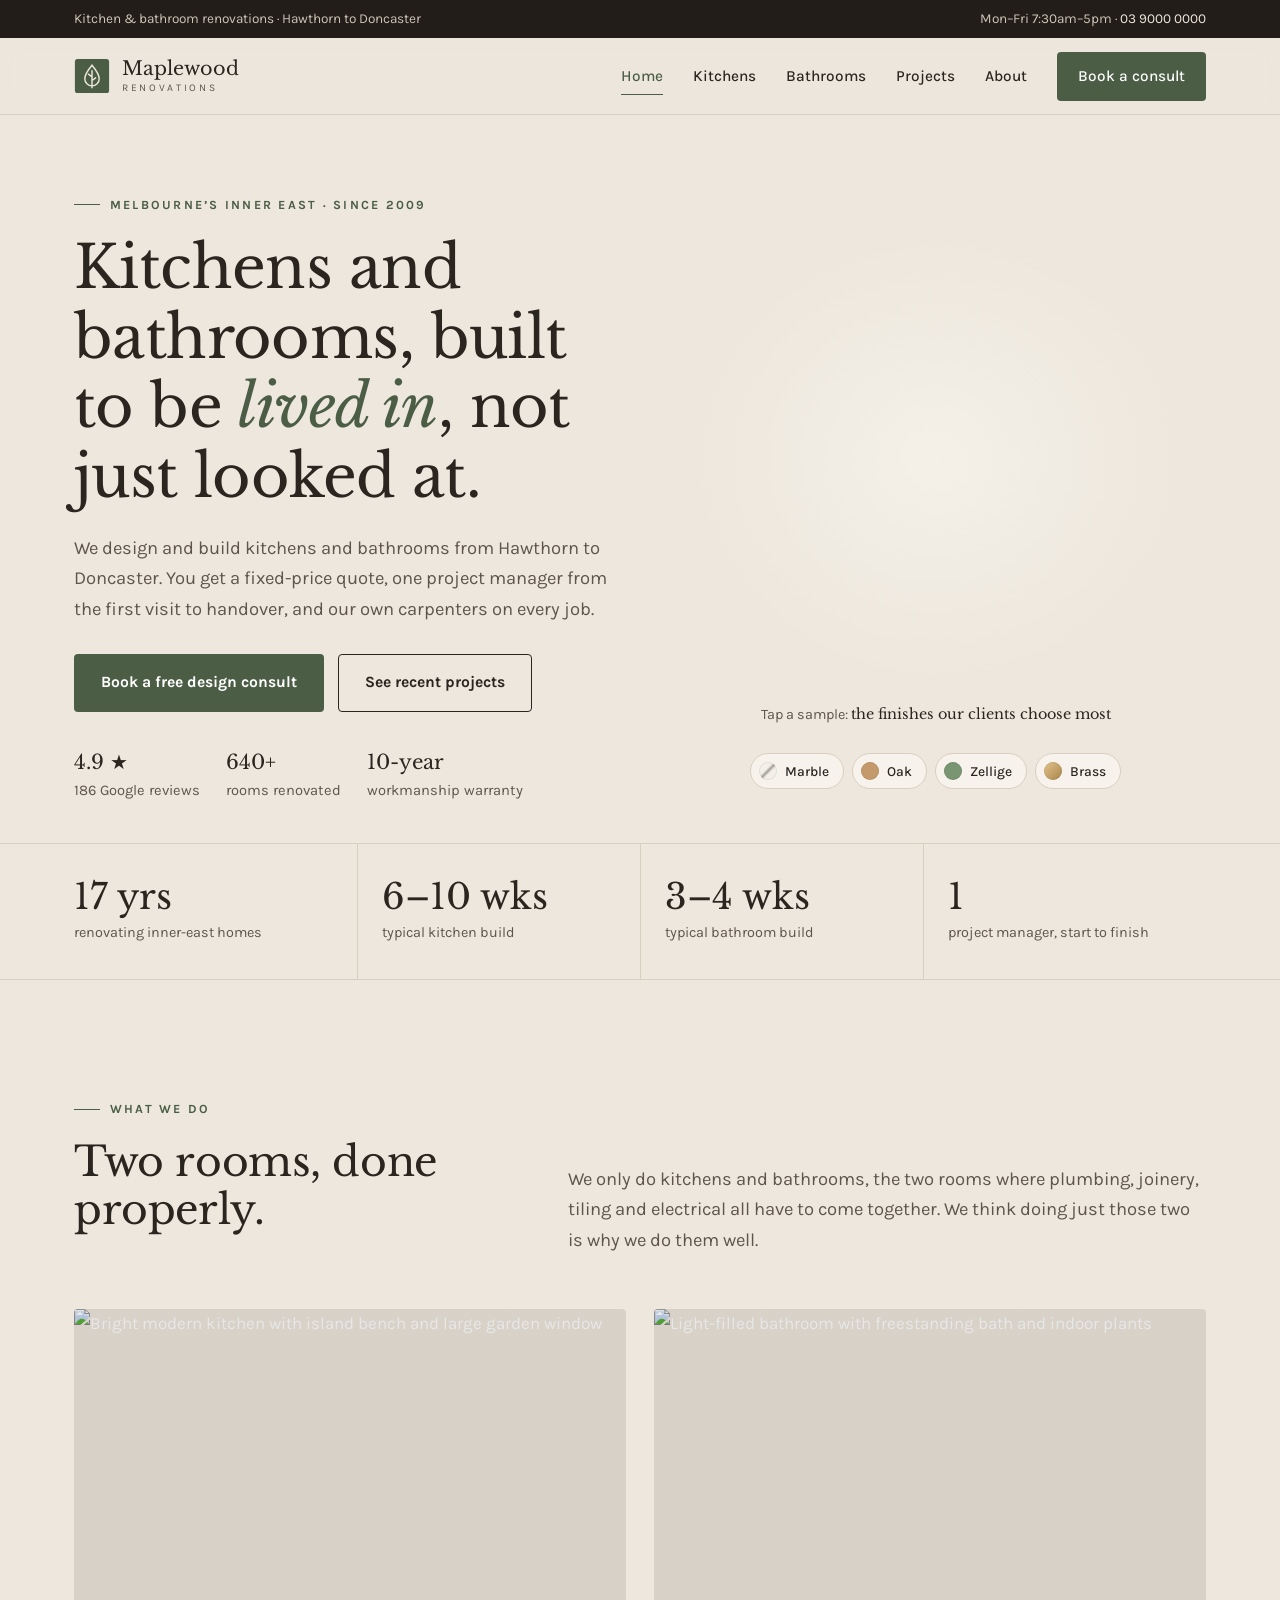
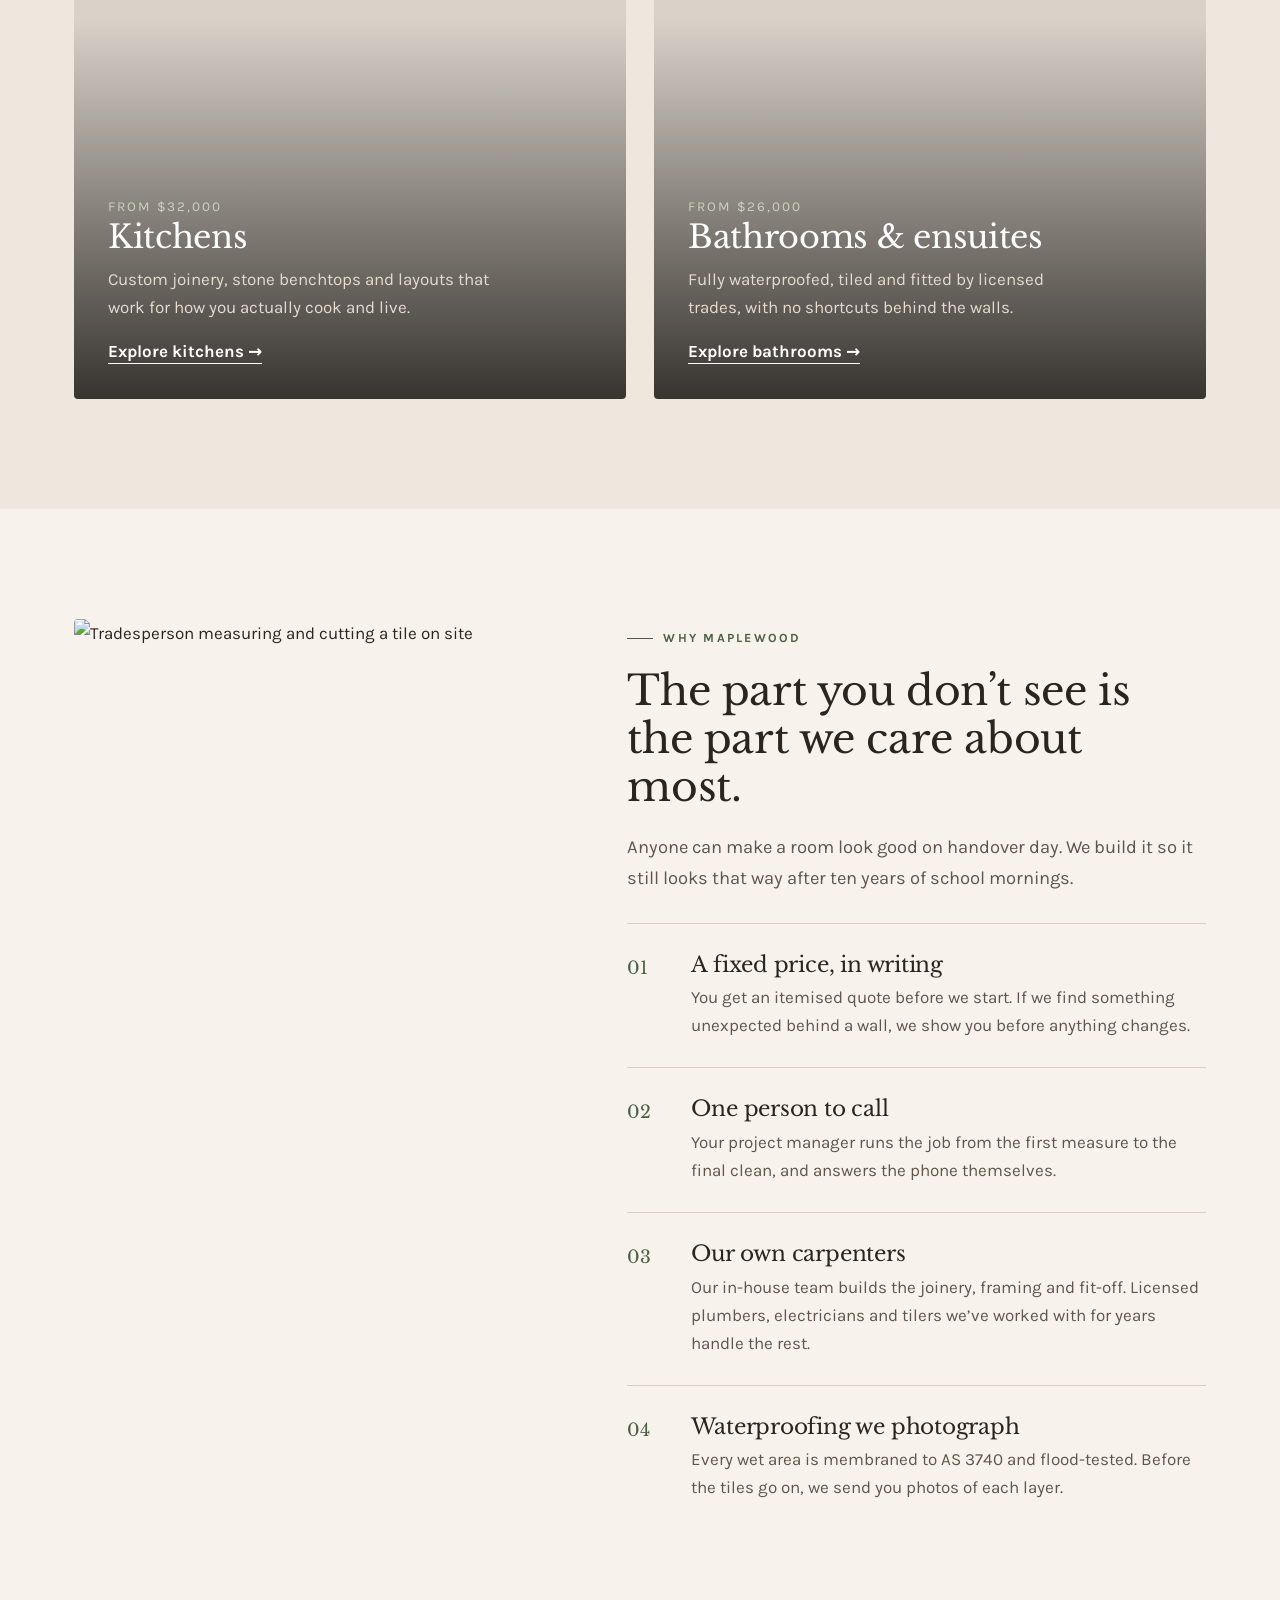
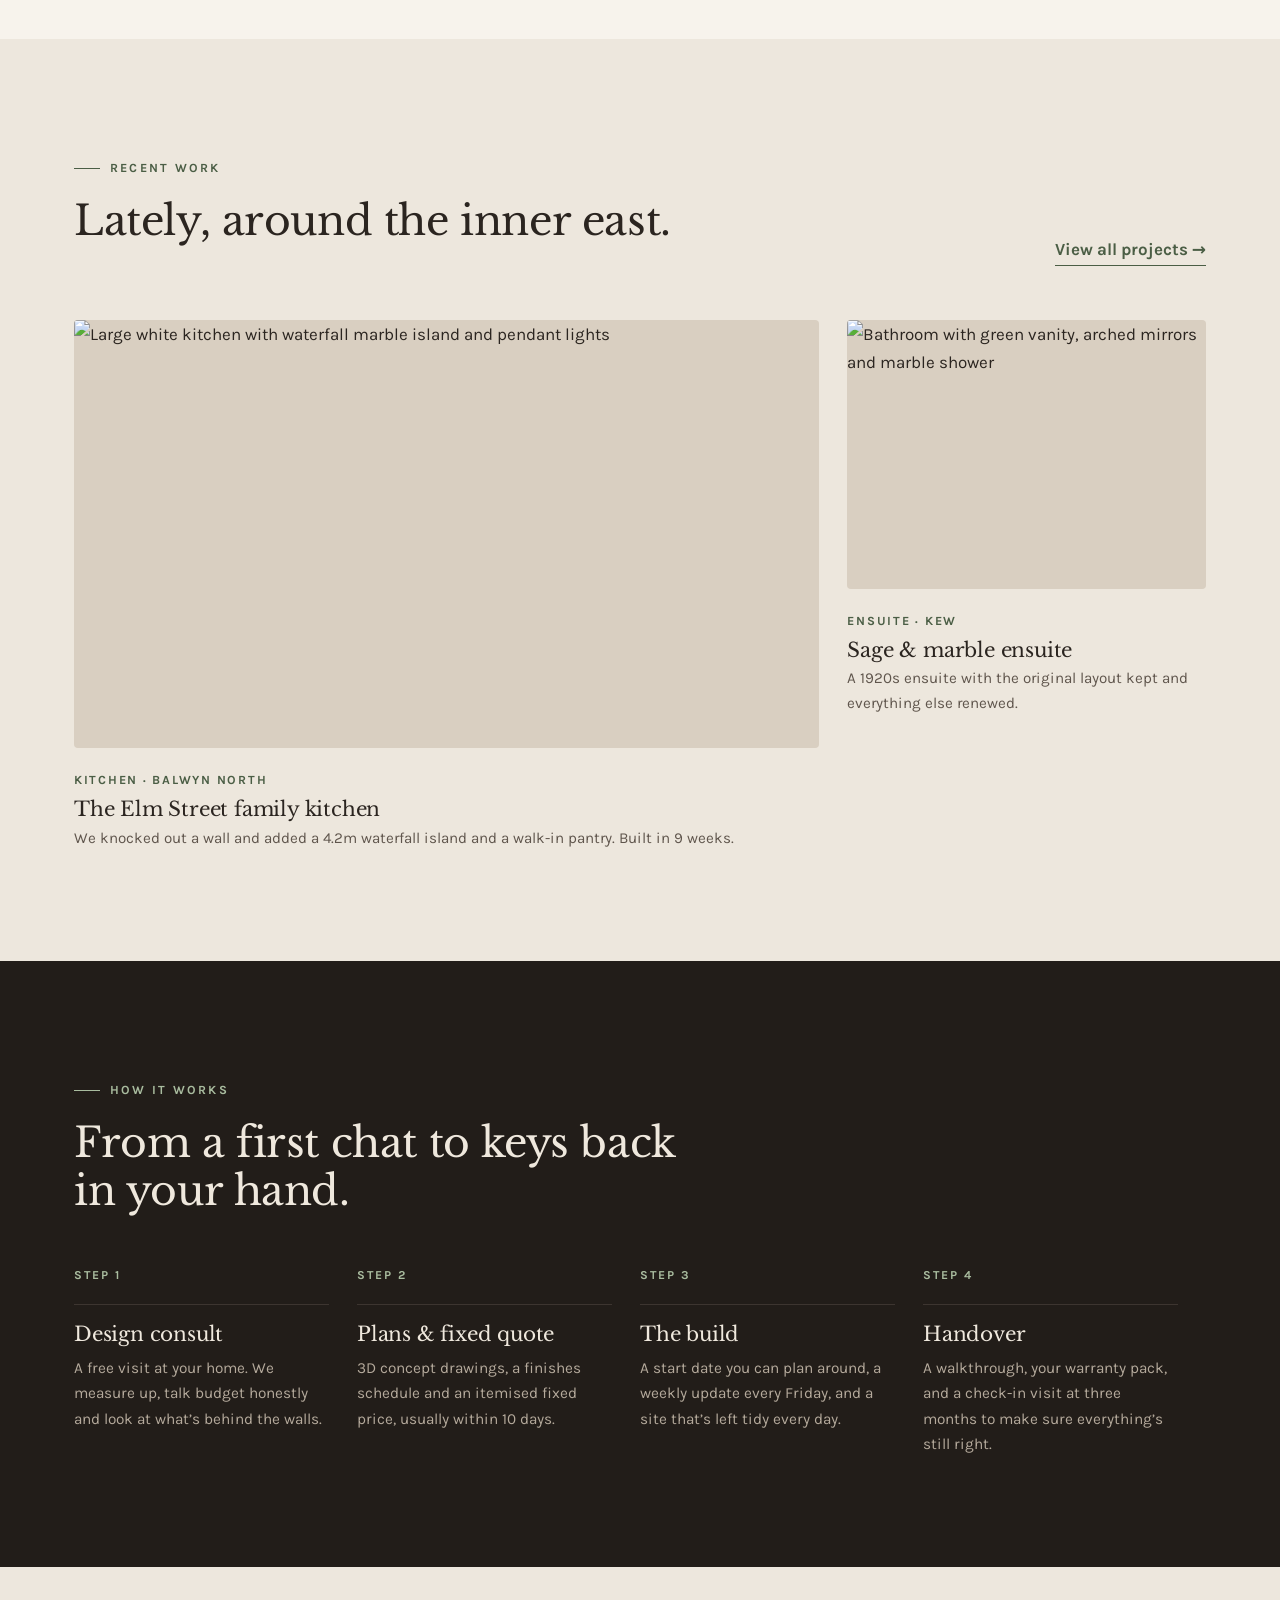
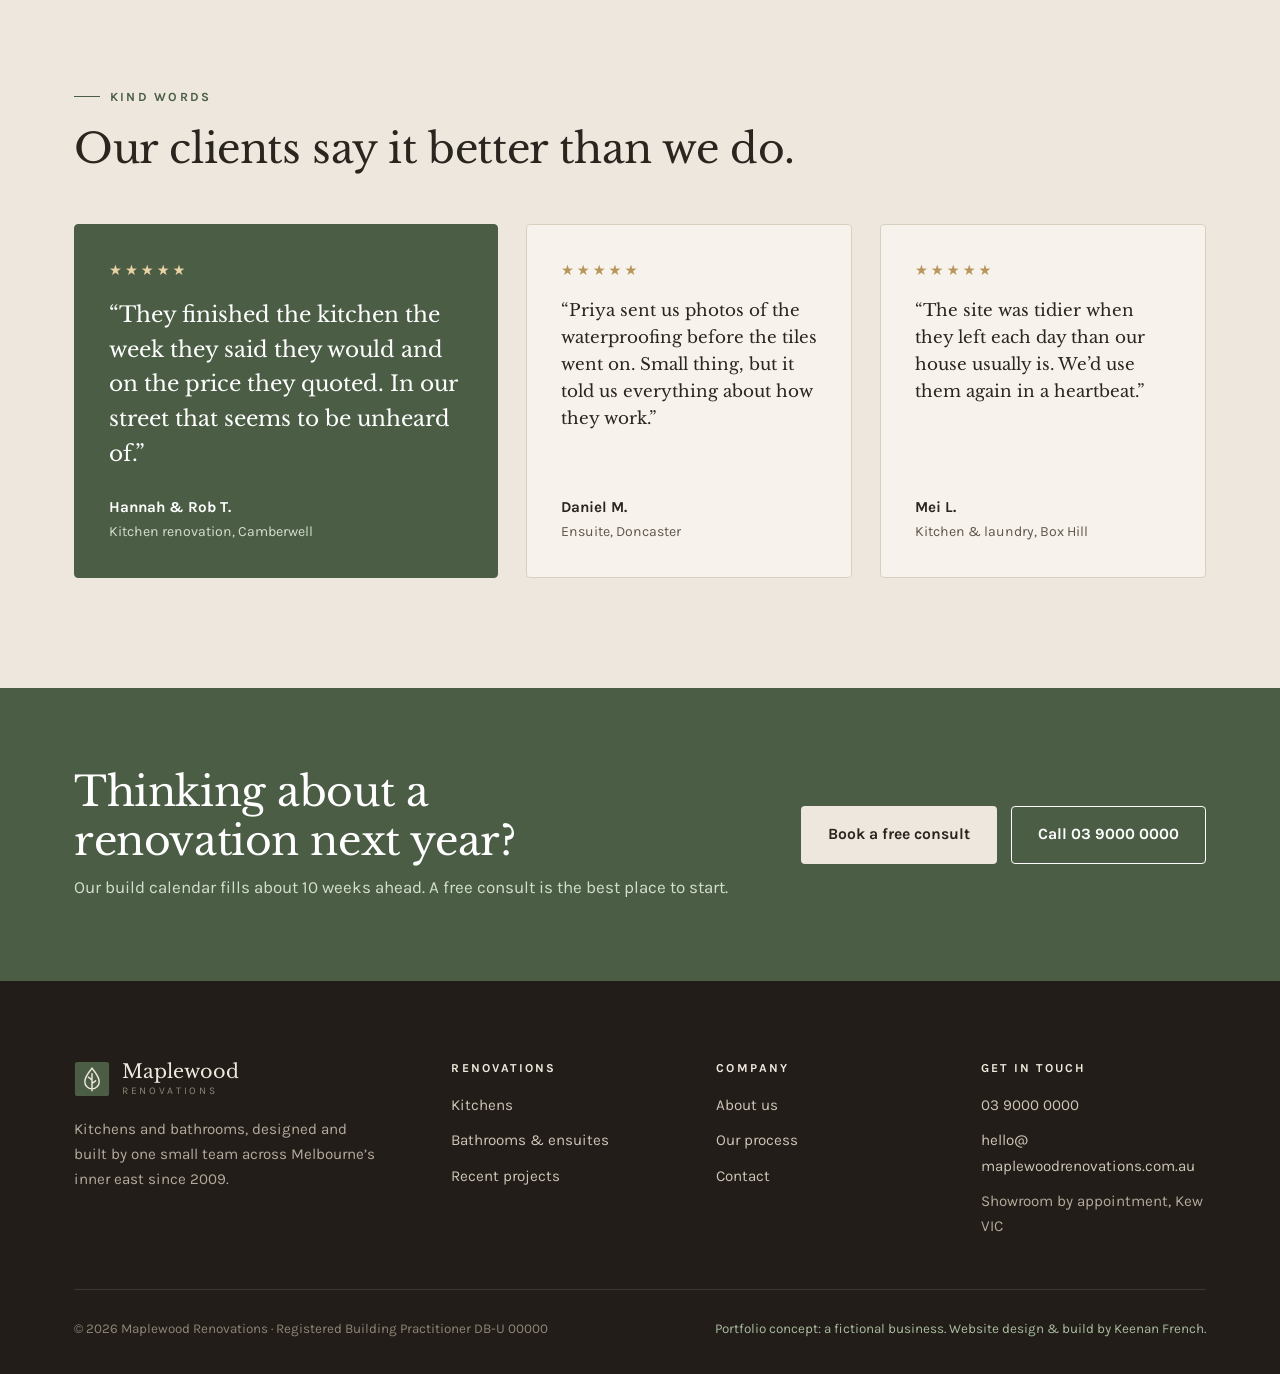
==== index.html @ 40623e30 "Maplewood Renovations portfolio site: 6 pages + Three.js material-board hero Co-Authored-By: Claude " ====
<!doctype html>
<html lang="en-AU">
<head>
<meta charset="utf-8">
<meta name="viewport" content="width=device-width, initial-scale=1">
<title>Kitchen & Bathroom Renovations Melbourne | Maplewood Renovations</title>
<meta name="description" content="Kitchen and bathroom renovations across Melbourne’s inner east, from Hawthorn to Doncaster. Fixed-price quotes, one project manager, 10-year workmanship warranty.">
<link rel="canonical" href="https://keenanfrench.github.io/maplewood-renovations-site/">
<meta property="og:type" content="website">
<meta property="og:title" content="Kitchen & Bathroom Renovations Melbourne | Maplewood Renovations">
<meta property="og:description" content="Kitchen and bathroom renovations across Melbourne’s inner east, from Hawthorn to Doncaster. Fixed-price quotes, one project manager, 10-year workmanship warranty.">
<meta property="og:image" content="https://images.unsplash.com/photo-1682888818696-906287d759f5?auto=format&fit=crop&w=1200&h=630&q=75">
<meta name="theme-color" content="#4B5E45">
<link rel="icon" href="data:image/svg+xml,%3Csvg%20xmlns%3D%22http%3A%2F%2Fwww.w3.org%2F2000%2Fsvg%22%20viewBox%3D%220%200%2040%2040%22%20aria-hidden%3D%22true%22%3E%0A%20%20%3Crect%20x%3D%221%22%20y%3D%221%22%20width%3D%2238%22%20height%3D%2238%22%20rx%3D%223%22%20fill%3D%22%234B5E45%22%2F%3E%0A%20%20%3Cpath%20d%3D%22M20%208c-5%206-8%2010-8%2015a8%208%200%200%200%2016%200c0-5-3-9-8-15z%22%20fill%3D%22none%22%20stroke%3D%22%23EDE7DD%22%20stroke-width%3D%221.6%22%2F%3E%0A%20%20%3Cpath%20d%3D%22M20%2014v19M20%2021l-4-3M20%2025l4-3%22%20stroke%3D%22%23EDE7DD%22%20stroke-width%3D%221.6%22%20fill%3D%22none%22%20stroke-linecap%3D%22round%22%2F%3E%0A%3C%2Fsvg%3E">
<link rel="preconnect" href="https://fonts.googleapis.com">
<link rel="preconnect" href="https://fonts.gstatic.com" crossorigin>
<link rel="preconnect" href="https://images.unsplash.com">
<link href="https://fonts.googleapis.com/css2?family=Karla:wght@400;500;700&family=Libre+Baskerville:ital@0;1&display=swap" rel="stylesheet">
<link rel="stylesheet" href="assets/styles.css">
<script type="application/ld+json">{"@context":"https://schema.org","@type":"HomeAndConstructionBusiness","name":"Maplewood Renovations","url":"https://keenanfrench.github.io/maplewood-renovations-site/","telephone":"03 9000 0000","email":"hello@maplewoodrenovations.com.au","priceRange":"$$$","areaServed":["Hawthorn","Kew","Camberwell","Balwyn","Balwyn North","Box Hill","Doncaster","Templestowe","Surrey Hills","Canterbury","Mont Albert"],"address":{"@type":"PostalAddress","addressLocality":"Kew","addressRegion":"VIC","addressCountry":"AU"},"openingHours":"Mo-Fr 07:30-17:00","aggregateRating":{"@type":"AggregateRating","ratingValue":"4.9","reviewCount":"186"}}</script>
<script type="importmap">{"imports":{"three":"https://cdn.jsdelivr.net/npm/three@0.160.0/build/three.module.js","three/addons/":"https://cdn.jsdelivr.net/npm/three@0.160.0/examples/jsm/"}}</script>
</head>
<body>
<div class="topbar">
  <div class="wrap">
    <span class="hide-xs">Kitchen &amp; bathroom renovations · Hawthorn to Doncaster</span>
    <span><span class="hide-sm">Mon–Fri 7:30am–5pm · </span><a href="tel:+61390000000">03 9000 0000</a></span>
  </div>
</div>
<header class="site-header">
  <div class="wrap">
    <a class="logo" href="index.html" aria-label="Maplewood Renovations home">
      <svg class="logo-mark" viewBox="0 0 40 40" aria-hidden="true">
  <rect x="1" y="1" width="38" height="38" rx="3" fill="#4B5E45"/>
  <path d="M20 8c-5 6-8 10-8 15a8 8 0 0 0 16 0c0-5-3-9-8-15z" fill="none" stroke="#EDE7DD" stroke-width="1.6"/>
  <path d="M20 14v19M20 21l-4-3M20 25l4-3" stroke="#EDE7DD" stroke-width="1.6" fill="none" stroke-linecap="round"/>
</svg>
      <span class="logo-text">Maplewood<small>Renovations</small></span>
    </a>
    <button class="menu-toggle" aria-label="Menu" aria-expanded="false" aria-controls="site-nav"><span></span><span></span><span></span></button>
    <nav class="nav" id="site-nav" aria-label="Main">
      <a href="index.html" aria-current="page">Home</a>
      <a href="kitchens.html">Kitchens</a>
      <a href="bathrooms.html">Bathrooms</a>
      <a href="projects.html">Projects</a>
      <a href="about.html">About</a>
      <a class="btn btn-primary" href="contact.html">Book a consult</a>
    </nav>
  </div>
</header>
<main>
<section class="hero-home">
  <div class="wrap">
    <div>
      <span class="eyebrow">Melbourne’s inner east · since 2009</span>
      <h1>Kitchens and bathrooms, built to be <em class="acc">lived in</em>, not just looked at.</h1>
      <p class="lede">We design and build kitchens and bathrooms from Hawthorn to Doncaster. You get a fixed-price quote, one project manager from the first visit to handover, and our own carpenters on every job.</p>
      <div class="hero-actions">
        <a class="btn btn-primary" href="contact.html">Book a free design consult</a>
        <a class="btn btn-ghost" href="projects.html">See recent projects</a>
      </div>
      <div class="hero-proof">
        <span><strong>4.9 ★</strong>186 Google reviews</span>
        <span><strong>640+</strong>rooms renovated</span>
        <span><strong>10-year</strong>workmanship warranty</span>
      </div>
    </div>
    <div>
      <div class="board" id="board">
        <div class="board-bg"></div>
        <img class="board-fallback" src="https://images.unsplash.com/photo-1682888818696-906287d759f5?auto=format&fit=crop&w=900&q=75" alt="Bathroom with sage green vanity, marble walls and brass tapware" width="900" height="900">
        <p class="board-caption" id="board-caption" aria-live="polite">Tap a sample: <b>the finishes our clients choose most</b></p>
      </div>
      <div class="swatches" role="group" aria-label="Finish samples">
        <button class="swatch" data-sample="marble" aria-pressed="false"><i style="background:linear-gradient(135deg,#f3f0ea 40%,#a59f97 50%,#f3f0ea 60%)"></i>Marble</button>
        <button class="swatch" data-sample="oak" aria-pressed="false"><i style="background:#c49a6c"></i>Oak</button>
        <button class="swatch" data-sample="tile" aria-pressed="false"><i style="background:#7a9572"></i>Zellige</button>
        <button class="swatch" data-sample="brass" aria-pressed="false"><i style="background:linear-gradient(135deg,#e2c48c,#a9844a)"></i>Brass</button>
      </div>
    </div>
  </div>
</section>

<section class="stats">
  <div class="wrap">
    <div class="stat"><b>17 yrs</b><span>renovating inner-east homes</span></div>
    <div class="stat"><b>6–10 wks</b><span>typical kitchen build</span></div>
    <div class="stat"><b>3–4 wks</b><span>typical bathroom build</span></div>
    <div class="stat"><b>1</b><span>project manager, start to finish</span></div>
  </div>
</section>

<section class="section">
  <div class="wrap">
    <div class="split-head reveal">
      <div>
        <span class="eyebrow">What we do</span>
        <h2>Two rooms, done properly.</h2>
      </div>
      <p class="lede">We only do kitchens and bathrooms, the two rooms where plumbing, joinery, tiling and electrical all have to come together. We think doing just those two is why we do them well.</p>
    </div>
    <div class="svc-pair">
      <a class="svc-card reveal" href="kitchens.html">
        <img src="https://images.unsplash.com/photo-1617228069096-4638a7ffc906?auto=format&fit=crop&w=1000&q=75" alt="Bright modern kitchen with island bench and large garden window" width="1000" height="1250" loading="lazy">
        <div class="svc-body">
          <span class="from">From $32,000</span>
          <h3>Kitchens</h3>
          <p>Custom joinery, stone benchtops and layouts that work for how you actually cook and live.</p>
          <span class="link-arrow" style="color:#fff">Explore kitchens →</span>
        </div>
      </a>
      <a class="svc-card reveal" href="bathrooms.html">
        <img src="https://images.unsplash.com/photo-1620626011761-996317b8d101?auto=format&fit=crop&w=1000&q=75" alt="Light-filled bathroom with freestanding bath and indoor plants" width="1000" height="1250" loading="lazy">
        <div class="svc-body">
          <span class="from">From $26,000</span>
          <h3>Bathrooms &amp; ensuites</h3>
          <p>Fully waterproofed, tiled and fitted by licensed trades, with no shortcuts behind the walls.</p>
          <span class="link-arrow" style="color:#fff">Explore bathrooms →</span>
        </div>
      </a>
    </div>
  </div>
</section>

<section class="section paper">
  <div class="wrap why">
    <div class="why-img reveal">
      <img src="https://images.unsplash.com/photo-1731168273756-e02cae42265b?auto=format&fit=crop&w=900&q=75" alt="Tradesperson measuring and cutting a tile on site" width="900" height="1125" loading="lazy">
    </div>
    <div>
      <span class="eyebrow">Why Maplewood</span>
      <h2 class="reveal">The part you don’t see is the part we care about most.</h2>
      <p class="lede reveal">Anyone can make a room look good on handover day. We build it so it still looks that way after ten years of school mornings.</p>
      <ol class="numbered">
        <li class="reveal"><div><h3>A fixed price, in writing</h3><p>You get an itemised quote before we start. If we find something unexpected behind a wall, we show you before anything changes.</p></div></li>
        <li class="reveal"><div><h3>One person to call</h3><p>Your project manager runs the job from the first measure to the final clean, and answers the phone themselves.</p></div></li>
        <li class="reveal"><div><h3>Our own carpenters</h3><p>Our in-house team builds the joinery, framing and fit-off. Licensed plumbers, electricians and tilers we’ve worked with for years handle the rest.</p></div></li>
        <li class="reveal"><div><h3>Waterproofing we photograph</h3><p>Every wet area is membraned to AS 3740 and flood-tested. Before the tiles go on, we send you photos of each layer.</p></div></li>
      </ol>
    </div>
  </div>
</section>

<section class="section">
  <div class="wrap">
    <div class="split-head reveal">
      <div>
        <span class="eyebrow">Recent work</span>
        <h2>Lately, around the inner east.</h2>
      </div>
      <a class="link-arrow" href="projects.html">View all projects →</a>
    </div>
    <div class="proj-grid">
      <a class="proj wide reveal" href="projects.html">
        <figure><img src="https://images.unsplash.com/photo-1682888813913-e13f18692019?auto=format&fit=crop&w=1300&q=75" alt="Large white kitchen with waterfall marble island and pendant lights" width="1300" height="750" loading="lazy"></figure>
        <span class="meta">Kitchen · Balwyn North</span>
        <h3>The Elm Street family kitchen</h3>
        <p>We knocked out a wall and added a 4.2m waterfall island and a walk-in pantry. Built in 9 weeks.</p>
      </a>
      <a class="proj reveal" href="projects.html">
        <figure><img src="https://images.unsplash.com/photo-1682888818704-6dc91e9d7532?auto=format&fit=crop&w=700&q=75" alt="Bathroom with green vanity, arched mirrors and marble shower" width="700" height="525" loading="lazy"></figure>
        <span class="meta">Ensuite · Kew</span>
        <h3>Sage &amp; marble ensuite</h3>
        <p>A 1920s ensuite with the original layout kept and everything else renewed.</p>
      </a>
    </div>
  </div>
</section>

<section class="section dark">
  <div class="wrap">
    <span class="eyebrow">How it works</span>
    <h2 class="reveal" style="max-width:22ch">From a first chat to keys back in your hand.</h2>
    <div class="steps">
      <div class="step reveal"><h3>Design consult</h3><p>A free visit at your home. We measure up, talk budget honestly and look at what’s behind the walls.</p></div>
      <div class="step reveal"><h3>Plans &amp; fixed quote</h3><p>3D concept drawings, a finishes schedule and an itemised fixed price, usually within 10 days.</p></div>
      <div class="step reveal"><h3>The build</h3><p>A start date you can plan around, a weekly update every Friday, and a site that’s left tidy every day.</p></div>
      <div class="step reveal"><h3>Handover</h3><p>A walkthrough, your warranty pack, and a check-in visit at three months to make sure everything’s still right.</p></div>
    </div>
  </div>
</section>

<section class="section">
  <div class="wrap">
    <span class="eyebrow">Kind words</span>
    <h2 class="reveal" style="margin-bottom:50px">Our clients say it better than we do.</h2>
    <div class="quotes">
      <figure class="quote reveal">
        <div class="stars" aria-label="5 stars">★★★★★</div>
        <blockquote>“They finished the kitchen the week they said they would and on the price they quoted. In our street that seems to be unheard of.”</blockquote>
        <cite>Hannah &amp; Rob T.<span>Kitchen renovation, Camberwell</span></cite>
      </figure>
      <figure class="quote reveal">
        <div class="stars" aria-label="5 stars">★★★★★</div>
        <blockquote>“Priya sent us photos of the waterproofing before the tiles went on. Small thing, but it told us everything about how they work.”</blockquote>
        <cite>Daniel M.<span>Ensuite, Doncaster</span></cite>
      </figure>
      <figure class="quote reveal">
        <div class="stars" aria-label="5 stars">★★★★★</div>
        <blockquote>“The site was tidier when they left each day than our house usually is. We’d use them again in a heartbeat.”</blockquote>
        <cite>Mei L.<span>Kitchen &amp; laundry, Box Hill</span></cite>
      </figure>
    </div>
  </div>
</section>

<section class="cta-band">
  <div class="wrap">
    <div>
      <h2>Thinking about a renovation next year?</h2>
      <p>Our build calendar fills about 10 weeks ahead. A free consult is the best place to start.</p>
    </div>
    <div class="actions">
      <a class="btn btn-light" href="contact.html">Book a free consult</a>
      <a class="btn btn-ghost" href="tel:+61390000000">Call 03 9000 0000</a>
    </div>
  </div>
</section>

</main>
<footer class="site-footer">
  <div class="wrap">
    <div class="footer-grid">
      <div>
        <a class="logo" href="index.html"><svg class="logo-mark" viewBox="0 0 40 40" aria-hidden="true">
  <rect x="1" y="1" width="38" height="38" rx="3" fill="#4B5E45"/>
  <path d="M20 8c-5 6-8 10-8 15a8 8 0 0 0 16 0c0-5-3-9-8-15z" fill="none" stroke="#EDE7DD" stroke-width="1.6"/>
  <path d="M20 14v19M20 21l-4-3M20 25l4-3" stroke="#EDE7DD" stroke-width="1.6" fill="none" stroke-linecap="round"/>
</svg><span class="logo-text">Maplewood<small>Renovations</small></span></a>
        <p class="footer-blurb">Kitchens and bathrooms, designed and built by one small team across Melbourne’s inner east since 2009.</p>
      </div>
      <div>
        <h4>Renovations</h4>
        <ul>
          <li><a href="kitchens.html">Kitchens</a></li>
          <li><a href="bathrooms.html">Bathrooms &amp; ensuites</a></li>
          <li><a href="projects.html">Recent projects</a></li>
        </ul>
      </div>
      <div>
        <h4>Company</h4>
        <ul>
          <li><a href="about.html">About us</a></li>
          <li><a href="about.html#process">Our process</a></li>
          <li><a href="contact.html">Contact</a></li>
        </ul>
      </div>
      <div>
        <h4>Get in touch</h4>
        <ul>
          <li><a href="tel:+61390000000">03 9000 0000</a></li>
          <li><a href="mailto:hello@maplewoodrenovations.com.au">hello@<wbr>maplewoodrenovations.com.au</a></li>
          <li>Showroom by appointment, Kew VIC</li>
        </ul>
      </div>
    </div>
    <div class="footer-base">
      <span>© <span data-year>2026</span> Maplewood Renovations · Registered Building Practitioner DB-U 00000</span>
      <span class="concept-note">Portfolio concept: a fictional business. Website design &amp; build by Keenan French.</span>
    </div>
  </div>
</footer>
<script src="assets/main.js" defer></script>
<script type="module" src="assets/hero3d.js"></script>
</body>
</html>
---- assets/styles.css ----
/* Maplewood Renovations — shared styles */
:root {
  --stone: #EDE7DD;
  --paper: #F7F3EC;
  --line: #D9CFC1;
  --ink: #2B2520;
  --ink-soft: #5F554C;
  --dark: #221D19;
  --dark-2: #2E2723;
  --sage: #6E8465;
  --sage-deep: #4B5E45;
  --sage-pale: #DCE3D4;
  --brass: #B8955A;
  --serif: "Libre Baskerville", Georgia, serif;
  --sans: "Karla", system-ui, sans-serif;
  --wrap: 1180px;
  --radius: 4px;
}

*, *::before, *::after { box-sizing: border-box; }
html { scroll-behavior: smooth; -webkit-text-size-adjust: 100%; }
body {
  margin: 0;
  background: var(--stone);
  color: var(--ink);
  font-family: var(--sans);
  font-size: 17px;
  line-height: 1.65;
  -webkit-font-smoothing: antialiased;
}
img { max-width: 100%; display: block; height: auto; }
a { color: inherit; }
h1, h2, h3, h4 { font-family: var(--serif); font-weight: 400; line-height: 1.18; margin: 0 0 .5em; letter-spacing: -.01em; }
h1 { font-size: clamp(2.3rem, 4.6vw, 3.9rem); }
h2 { font-size: clamp(1.8rem, 3.2vw, 2.7rem); }
h3 { font-size: 1.35rem; }
p { margin: 0 0 1em; }
em.acc { font-style: italic; color: var(--sage-deep); }
.dark em.acc { color: #A9BC9F; }

.wrap { max-width: var(--wrap); margin: 0 auto; padding: 0 24px; }
.section { padding: 110px 0; }
.section.tight { padding: 80px 0; }
.paper { background: var(--paper); }
.dark { background: var(--dark); color: #EFE8DD; }
.dark .muted { color: #B5AA9C; }
.muted { color: var(--ink-soft); }
.eyebrow {
  display: inline-flex; align-items: center; gap: 10px;
  font-size: .78rem; letter-spacing: .18em; text-transform: uppercase; font-weight: 700;
  color: var(--sage-deep); margin-bottom: 18px;
}
.eyebrow::before { content: ""; width: 26px; height: 1px; background: currentColor; }
.dark .eyebrow { color: #A9BC9F; }
.lede { font-size: 1.15rem; color: var(--ink-soft); max-width: 58ch; }
.dark .lede { color: #C9BFB1; }

/* Buttons */
.btn {
  display: inline-flex; align-items: center; gap: 10px;
  padding: 15px 26px; border-radius: var(--radius);
  font-family: var(--sans); font-weight: 700; font-size: .98rem; text-decoration: none;
  border: 1px solid transparent; cursor: pointer; transition: background .2s, color .2s, border-color .2s, transform .2s;
}
.btn:hover { transform: translateY(-1px); }
.btn-primary { background: var(--sage-deep); color: #fff; }
.btn-primary:hover { background: #3E4F39; }
.btn-ghost { border-color: var(--ink); color: var(--ink); background: transparent; }
.btn-ghost:hover { background: var(--ink); color: var(--stone); }
.dark .btn-ghost { border-color: #EFE8DD; color: #EFE8DD; }
.dark .btn-ghost:hover { background: #EFE8DD; color: var(--dark); }
.btn-light { background: var(--stone); color: var(--ink); }
.btn-light:hover { background: #fff; }
.link-arrow { font-weight: 700; text-decoration: none; color: var(--sage-deep); border-bottom: 1px solid currentColor; padding-bottom: 2px; }
.dark .link-arrow { color: #A9BC9F; }

/* Header */
.topbar { background: var(--dark); color: #CFC5B7; font-size: .85rem; }
.topbar .wrap { display: flex; justify-content: space-between; gap: 16px; padding-top: 8px; padding-bottom: 8px; }
.topbar a { text-decoration: none; color: #EFE8DD; }
.site-header { position: sticky; top: 0; z-index: 50; background: rgba(237, 231, 221, .92); backdrop-filter: blur(10px); -webkit-backdrop-filter: blur(10px); border-bottom: 1px solid var(--line); }
.site-header .wrap { display: flex; align-items: center; justify-content: space-between; height: 76px; }
.logo { display: flex; align-items: center; gap: 12px; text-decoration: none; }
.logo-mark { width: 36px; height: 36px; }
.logo-text { font-family: var(--serif); font-size: 1.2rem; line-height: 1; }
.logo-text small { display: block; font-family: var(--sans); font-size: .64rem; letter-spacing: .26em; text-transform: uppercase; color: var(--ink-soft); margin-top: 5px; }
.nav { display: flex; align-items: center; gap: 30px; }
.nav a { text-decoration: none; font-weight: 500; font-size: .96rem; position: relative; padding: 4px 0; }
.nav a:not(.btn)::after { content: ""; position: absolute; left: 0; right: 100%; bottom: -2px; height: 1px; background: var(--sage-deep); transition: right .25s; }
.nav a:not(.btn):hover::after, .nav a[aria-current="page"]::after { right: 0; }
.nav a[aria-current="page"] { color: var(--sage-deep); }
.nav .btn { padding: 11px 20px; }
.menu-toggle { display: none; background: none; border: 0; padding: 8px; cursor: pointer; }
.menu-toggle span { display: block; width: 24px; height: 2px; background: var(--ink); margin: 5px 0; transition: transform .25s, opacity .25s; }

/* Home hero */
.hero-home { position: relative; overflow: hidden; padding: 70px 0 40px; }
.hero-home .wrap { display: grid; grid-template-columns: 1.02fr 1fr; gap: 40px; align-items: center; }
.hero-home h1 { margin-bottom: 22px; }
.hero-actions { display: flex; flex-wrap: wrap; gap: 14px; margin: 30px 0 34px; }
.hero-proof { display: flex; flex-wrap: wrap; gap: 26px; font-size: .92rem; color: var(--ink-soft); }
.hero-proof strong { color: var(--ink); font-family: var(--serif); font-size: 1.25rem; font-weight: 400; display: block; }
.board { position: relative; aspect-ratio: 1 / 1; max-height: 620px; width: 100%; }
.board canvas { position: absolute; inset: 0; width: 100% !important; height: 100% !important; display: block; touch-action: pan-y; }
.board-bg { position: absolute; inset: 6% 4% 10%; border-radius: 50%; background: radial-gradient(closest-side, rgba(247,243,236,.75) 0%, rgba(247,243,236,0) 100%); }
.board-fallback { position: absolute; inset: 8%; object-fit: cover; width: 84%; height: 84%; border-radius: var(--radius); display: none; }
.board.no-webgl .board-fallback { display: block; }
.board-caption { position: absolute; left: 0; right: 0; bottom: 0; text-align: center; font-size: .9rem; color: var(--ink-soft); min-height: 1.6em; }
.board-caption b { font-family: var(--serif); font-weight: 400; color: var(--ink); }
.swatches { display: flex; flex-wrap: wrap; justify-content: center; gap: 8px; margin-top: 12px; }
.swatch { display: inline-flex; align-items: center; gap: 8px; padding: 8px 14px 8px 8px; border: 1px solid var(--line); border-radius: 40px; background: var(--paper); font: 500 .86rem var(--sans); color: var(--ink); cursor: pointer; transition: border-color .2s, background .2s; }
.swatch i { width: 18px; height: 18px; border-radius: 50%; display: block; box-shadow: inset 0 0 0 1px rgba(0,0,0,.08); }
.swatch:hover, .swatch[aria-pressed="true"] { border-color: var(--sage-deep); background: #fff; }
.swatch:focus-visible, .btn:focus-visible, .nav a:focus-visible { outline: 2px solid var(--sage-deep); outline-offset: 3px; }

/* Stats strip */
.stats { border-top: 1px solid var(--line); border-bottom: 1px solid var(--line); }
.stats .wrap { display: grid; grid-template-columns: repeat(4, 1fr); }
.stat { padding: 34px 24px; border-left: 1px solid var(--line); }
.stat:first-child { border-left: 0; padding-left: 0; }
.stat b { display: block; font-family: var(--serif); font-weight: 400; font-size: 2.2rem; line-height: 1.1; }
.stat span { font-size: .9rem; color: var(--ink-soft); }

/* Service split cards */
.split-head { display: flex; justify-content: space-between; align-items: end; gap: 40px; margin-bottom: 54px; }
.split-head .lede { margin: 0; }
.svc-pair { display: grid; grid-template-columns: 1fr 1fr; gap: 28px; }
.svc-card { position: relative; display: block; text-decoration: none; color: #fff; border-radius: var(--radius); overflow: hidden; aspect-ratio: 4 / 5; }
.svc-card img { position: absolute; inset: 0; width: 100%; height: 100%; object-fit: cover; transition: transform .8s cubic-bezier(.2,.7,.2,1); }
.svc-card:hover img { transform: scale(1.04); }
.svc-card::after { content: ""; position: absolute; inset: 0; background: linear-gradient(to top, rgba(26, 22, 19, .86) 0%, rgba(26, 22, 19, .1) 55%); }
.svc-card .svc-body { position: absolute; left: 0; right: 0; bottom: 0; padding: 34px; z-index: 1; }
.svc-card h3 { font-size: 2rem; margin-bottom: 8px; }
.svc-card p { color: #E4DCCF; max-width: 40ch; margin-bottom: 16px; }
.svc-card .from { font-size: .85rem; letter-spacing: .14em; text-transform: uppercase; color: #C7D4BF; }

/* Why / numbered list */
.why { display: grid; grid-template-columns: .9fr 1.1fr; gap: 80px; align-items: start; }
.why-img { position: sticky; top: 110px; }
.why-img img { border-radius: var(--radius); aspect-ratio: 4 / 5; object-fit: cover; width: 100%; }
.numbered { list-style: none; margin: 30px 0 0; padding: 0; counter-reset: n; }
.numbered li { counter-increment: n; display: grid; grid-template-columns: 64px 1fr; padding: 28px 0; border-top: 1px solid var(--line); }
.numbered li::before { content: counter(n, decimal-leading-zero); font-family: var(--serif); font-size: 1.1rem; color: var(--sage-deep); padding-top: 2px; }
.numbered h3 { margin-bottom: 6px; }
.numbered p { margin: 0; color: var(--ink-soft); }
.dark .numbered li { border-color: #3D3530; }
.dark .numbered p { color: #B5AA9C; }
.dark .numbered li::before { color: #A9BC9F; }

/* Project cards */
.proj-grid { display: grid; grid-template-columns: repeat(3, 1fr); gap: 28px; }
.proj { text-decoration: none; display: block; }
.proj figure { margin: 0 0 16px; overflow: hidden; border-radius: var(--radius); aspect-ratio: 4 / 3; background: var(--line); }
.proj img { width: 100%; height: 100%; object-fit: cover; transition: transform .8s cubic-bezier(.2,.7,.2,1); }
.proj:hover img { transform: scale(1.04); }
.proj .meta { font-size: .78rem; letter-spacing: .14em; text-transform: uppercase; color: var(--sage-deep); font-weight: 700; }
.proj h3 { margin: 6px 0 4px; font-size: 1.25rem; }
.proj p { color: var(--ink-soft); font-size: .95rem; margin: 0; }
.proj.wide { grid-column: span 2; }
.proj.wide figure { aspect-ratio: 16 / 9.2; }
.proj.hidden { display: none; }
.filters { display: flex; gap: 10px; flex-wrap: wrap; margin-bottom: 40px; }
.filter { padding: 10px 18px; border: 1px solid var(--line); border-radius: 40px; background: transparent; font: 500 .92rem var(--sans); color: var(--ink); cursor: pointer; }
.filter[aria-pressed="true"] { background: var(--ink); color: var(--stone); border-color: var(--ink); }

/* Process steps (horizontal) */
.steps { display: grid; grid-template-columns: repeat(4, 1fr); gap: 0; margin-top: 50px; counter-reset: s; }
.step { padding: 0 28px 0 0; position: relative; counter-increment: s; }
.step::before { content: "Step " counter(s); display: block; font-size: .76rem; letter-spacing: .16em; text-transform: uppercase; font-weight: 700; color: #A9BC9F; margin-bottom: 18px; padding-bottom: 18px; border-bottom: 1px solid #3D3530; }
.step h3 { font-size: 1.25rem; }
.step p { color: #B5AA9C; font-size: .96rem; margin: 0; }
.steps.light .step::before { color: var(--sage-deep); border-color: var(--line); }
.steps.light .step p { color: var(--ink-soft); }

/* Testimonials */
.quotes { display: grid; grid-template-columns: 1.3fr 1fr 1fr; gap: 28px; }
.quote { margin: 0; background: var(--paper); border: 1px solid var(--line); padding: 34px; border-radius: var(--radius); display: flex; flex-direction: column; }
.quote blockquote { margin: 0 0 24px; font-family: var(--serif); font-size: 1.05rem; line-height: 1.6; flex: 1; }
.quote:first-child { background: var(--sage-deep); color: #fff; border-color: var(--sage-deep); }
.quote:first-child blockquote { font-size: 1.35rem; }
.quote cite { font-style: normal; font-weight: 700; font-size: .95rem; }
.quote cite span { display: block; font-weight: 400; color: var(--ink-soft); font-size: .88rem; }
.quote:first-child cite span { color: #D5DFCF; }
.stars { color: var(--brass); letter-spacing: 3px; margin-bottom: 16px; font-size: .9rem; }
.quote:first-child .stars { color: #E8D3A6; }

/* CTA band */
.cta-band { background: var(--sage-deep); color: #fff; }
.cta-band .wrap { display: flex; align-items: center; justify-content: space-between; gap: 40px; padding-top: 80px; padding-bottom: 80px; }
.cta-band h2 { margin: 0 0 8px; max-width: 20ch; }
.cta-band p { margin: 0; color: #D5DFCF; }
.cta-band .actions { display: flex; flex-wrap: wrap; gap: 14px; flex-shrink: 0; }
.cta-band .btn-ghost { border-color: #fff; color: #fff; }
.cta-band .btn-ghost:hover { background: #fff; color: var(--sage-deep); }

/* Page hero (inner pages) */
.page-hero { position: relative; min-height: 64vh; display: flex; align-items: flex-end; color: #fff; overflow: hidden; }
.page-hero img { position: absolute; inset: 0; width: 100%; height: 100%; object-fit: cover; }
.page-hero::after { content: ""; position: absolute; inset: 0; background: linear-gradient(to top, rgba(26, 22, 19, .82) 0%, rgba(26, 22, 19, .15) 60%); }
.page-hero .wrap { position: relative; z-index: 1; padding-bottom: 64px; width: 100%; }
.page-hero .eyebrow { color: #C7D4BF; }
.page-hero p { color: #E4DCCF; font-size: 1.15rem; max-width: 56ch; }
.page-hero.plain { min-height: 0; color: var(--ink); padding: 90px 0 30px; }
.page-hero.plain::after { display: none; }
.page-hero.plain .eyebrow { color: var(--sage-deep); }
.page-hero.plain p { color: var(--ink-soft); }
.crumbs { font-size: .85rem; margin-bottom: 18px; opacity: .85; }
.crumbs a { text-decoration: none; }

/* Two column content */
.two-col { display: grid; grid-template-columns: 1fr 1fr; gap: 80px; align-items: center; }
.two-col.top { align-items: start; }
.two-col img { border-radius: var(--radius); width: 100%; aspect-ratio: 5 / 4; object-fit: cover; }
.ticks { list-style: none; padding: 0; margin: 24px 0 0; display: grid; gap: 12px; }
.ticks li { padding-left: 32px; position: relative; }
.ticks li::before { content: ""; position: absolute; left: 0; top: 7px; width: 18px; height: 10px; border-left: 2px solid var(--sage); border-bottom: 2px solid var(--sage); transform: rotate(-45deg); }

/* Style tiles */
.styles-grid { display: grid; grid-template-columns: repeat(4, 1fr); gap: 1px; background: var(--line); border: 1px solid var(--line); }
.style-tile { background: var(--paper); padding: 34px 28px; }
.style-tile .chip { display: flex; gap: 6px; margin-bottom: 22px; }
.style-tile .chip i { width: 26px; height: 26px; border-radius: 50%; box-shadow: inset 0 0 0 1px rgba(0,0,0,.08); }
.style-tile p { color: var(--ink-soft); font-size: .95rem; margin: 0; }

/* Gallery mosaic */
.mosaic { display: grid; grid-template-columns: repeat(6, 1fr); grid-auto-rows: 200px; gap: 14px; }
.mosaic figure { margin: 0; overflow: hidden; border-radius: var(--radius); }
.mosaic img { width: 100%; height: 100%; object-fit: cover; }
.mosaic .a { grid-column: span 4; grid-row: span 2; }
.mosaic .b { grid-column: span 2; grid-row: span 2; }
.mosaic .c { grid-column: span 2; grid-row: span 2; }
.mosaic .d { grid-column: span 2; grid-row: span 2; }
.mosaic .e { grid-column: span 2; grid-row: span 2; }

/* Pricing guide */
.price-table { width: 100%; border-collapse: collapse; margin-top: 30px; }
.price-table th, .price-table td { text-align: left; padding: 22px 16px 22px 0; border-top: 1px solid var(--line); vertical-align: top; }
.price-table th { font-family: var(--serif); font-weight: 400; font-size: 1.2rem; width: 30%; }
.price-table td.amt { font-family: var(--serif); font-size: 1.2rem; white-space: nowrap; color: var(--sage-deep); }
.price-table td { color: var(--ink-soft); }
.fine { font-size: .86rem; color: var(--ink-soft); margin-top: 18px; }

/* FAQ */
.faq { max-width: 820px; }
.faq details { border-top: 1px solid var(--line); }
.faq details:last-child { border-bottom: 1px solid var(--line); }
.faq summary { list-style: none; cursor: pointer; padding: 24px 40px 24px 0; font-family: var(--serif); font-size: 1.15rem; position: relative; }
.faq summary::-webkit-details-marker { display: none; }
.faq summary::after { content: "+"; position: absolute; right: 4px; top: 18px; font-family: var(--sans); font-size: 1.6rem; color: var(--sage-deep); transition: transform .25s; }
.faq details[open] summary::after { transform: rotate(45deg); }
.faq details p { color: var(--ink-soft); padding-bottom: 20px; margin: 0; max-width: 68ch; }

/* About: team + credentials */
.team { display: grid; grid-template-columns: repeat(4, 1fr); gap: 28px; }
.member .mono { aspect-ratio: 1; border-radius: var(--radius); background: var(--sage-pale); display: grid; place-items: center; font-family: var(--serif); font-size: 2.6rem; color: var(--sage-deep); margin-bottom: 16px; }
.member:nth-child(2) .mono { background: #E8DCCB; color: #8A6A3E; }
.member:nth-child(3) .mono { background: #D9D3CB; color: var(--ink); }
.member:nth-child(4) .mono { background: #E3E6DC; color: #56664F; }
.member h3 { font-size: 1.15rem; margin-bottom: 2px; }
.member p { font-size: .92rem; color: var(--ink-soft); margin: 0; }
.creds { display: grid; grid-template-columns: repeat(4, 1fr); gap: 24px; }
.cred { border-top: 2px solid var(--sage); padding-top: 18px; }
.cred b { display: block; font-family: var(--serif); font-weight: 400; font-size: 1.1rem; margin-bottom: 4px; }
.cred span { color: var(--ink-soft); font-size: .93rem; }
.pull { font-family: var(--serif); font-size: clamp(1.4rem, 2.4vw, 2rem); line-height: 1.45; max-width: 30ch; }

/* Contact */
.contact-grid { display: grid; grid-template-columns: 1.25fr .75fr; gap: 70px; align-items: start; }
.form { display: grid; grid-template-columns: 1fr 1fr; gap: 18px; background: var(--paper); border: 1px solid var(--line); padding: 40px; border-radius: var(--radius); }
.form .full { grid-column: 1 / -1; }
.form label { display: block; font-size: .85rem; font-weight: 700; margin-bottom: 7px; }
.form input, .form select, .form textarea { width: 100%; font: 400 1rem var(--sans); color: var(--ink); background: #fff; border: 1px solid var(--line); border-radius: var(--radius); padding: 13px 14px; }
.form input:focus, .form select:focus, .form textarea:focus { outline: 2px solid var(--sage); outline-offset: 0; border-color: var(--sage); }
.form textarea { min-height: 140px; resize: vertical; }
.radio-row { display: flex; flex-wrap: wrap; gap: 10px; }
.radio-row label { display: inline-flex; align-items: center; gap: 8px; border: 1px solid var(--line); background: #fff; border-radius: 40px; padding: 9px 16px; font-weight: 500; margin: 0; cursor: pointer; }
.radio-row input { width: auto; accent-color: var(--sage-deep); }
.form-note { grid-column: 1 / -1; font-size: .85rem; color: var(--ink-soft); margin: 0; }
.form-status { grid-column: 1 / -1; display: none; background: var(--sage-pale); border-left: 3px solid var(--sage-deep); padding: 14px 16px; margin: 0; }
.form-status.show { display: block; }
.info-block { padding: 26px 0; border-top: 1px solid var(--line); }
.info-block:first-child { border-top: 0; padding-top: 0; }
.info-block h3 { font-size: 1.1rem; margin-bottom: 8px; }
.info-block p, .info-block li { color: var(--ink-soft); margin: 0; }
.info-block a { font-weight: 700; color: var(--ink); text-decoration: none; }
.suburbs { list-style: none; padding: 0; margin: 0; display: flex; flex-wrap: wrap; gap: 8px; }
.suburbs li { font-size: .88rem; border: 1px solid var(--line); border-radius: 40px; padding: 5px 12px; }
.dark .suburbs li { border-color: #3D3530; color: #CFC5B7; }

/* Footer */
.site-footer { background: var(--dark); color: #B5AA9C; padding: 80px 0 34px; font-size: .95rem; }
.footer-grid { display: grid; grid-template-columns: 1.5fr 1fr 1fr 1fr; gap: 40px; padding-bottom: 50px; border-bottom: 1px solid #3D3530; }
.site-footer h4 { font-family: var(--sans); font-size: .76rem; letter-spacing: .18em; text-transform: uppercase; color: #EFE8DD; font-weight: 700; margin-bottom: 18px; }
.site-footer ul { list-style: none; padding: 0; margin: 0; display: grid; gap: 10px; }
.site-footer a { text-decoration: none; color: #CFC5B7; }
.site-footer a:hover { color: #fff; }
.site-footer .logo-text { color: #EFE8DD; }
.site-footer .logo-text small { color: #8F8577; }
.footer-blurb { margin-top: 20px; max-width: 34ch; }
.footer-base { display: flex; justify-content: space-between; flex-wrap: wrap; gap: 14px; padding-top: 28px; font-size: .84rem; color: #8F8577; }
.concept-note { color: #A9BC9F; }

/* Reveal */
.reveal { opacity: 0; transform: translateY(22px); transition: opacity .9s cubic-bezier(.2,.7,.2,1), transform .9s cubic-bezier(.2,.7,.2,1); }
.reveal.in { opacity: 1; transform: none; }
@media (prefers-reduced-motion: reduce) {
  html { scroll-behavior: auto; }
  .reveal { opacity: 1; transform: none; transition: none; }
  .svc-card img, .proj img { transition: none; }
}

/* Responsive */
@media (max-width: 1020px) {
  .hero-home .wrap { grid-template-columns: 1fr; }
  .board { max-width: 560px; margin: 0 auto; }
  .why, .two-col, .contact-grid { grid-template-columns: 1fr; gap: 50px; }
  .why-img { position: static; }
  .why-img img { aspect-ratio: 16 / 10; }
  .steps { grid-template-columns: 1fr 1fr; gap: 40px 0; }
  .quotes { grid-template-columns: 1fr; }
  .styles-grid, .team, .creds { grid-template-columns: 1fr 1fr; }
  .footer-grid { grid-template-columns: 1fr 1fr; }
  .cta-band .wrap { flex-direction: column; align-items: flex-start; }
}
@media (max-width: 860px) {
  .menu-toggle { display: block; }
  .nav { position: fixed; inset: 76px 0 auto 0; flex-direction: column; align-items: stretch; gap: 0; background: var(--stone); border-bottom: 1px solid var(--line); padding: 10px 24px 24px; transform: translateY(-8px); opacity: 0; visibility: hidden; transition: opacity .25s, transform .25s, visibility .25s; }
  .nav a { padding: 14px 0; border-bottom: 1px solid var(--line); }
  .nav a::after { display: none; }
  .nav .btn { margin-top: 16px; justify-content: center; border-bottom: 0; }
  body.menu-open .nav { opacity: 1; transform: none; visibility: visible; }
  body.menu-open .menu-toggle span:nth-child(1) { transform: translateY(7px) rotate(45deg); }
  body.menu-open .menu-toggle span:nth-child(2) { opacity: 0; }
  body.menu-open .menu-toggle span:nth-child(3) { transform: translateY(-7px) rotate(-45deg); }
  .topbar .hide-sm { display: none; }
  .section { padding: 80px 0; }
  .stats .wrap { grid-template-columns: 1fr 1fr; }
  .stat { padding: 24px 0 24px 18px; }
  .stat:nth-child(odd) { border-left: 0; padding-left: 0; }
  .stat:nth-child(n+3) { border-top: 1px solid var(--line); }
  .split-head { flex-direction: column; align-items: start; gap: 18px; }
  .svc-pair, .proj-grid { grid-template-columns: 1fr; }
  .proj.wide { grid-column: auto; }
  .proj.wide figure { aspect-ratio: 4 / 3; }
  .svc-card { aspect-ratio: 4 / 4.4; }
  .mosaic { grid-template-columns: 1fr 1fr; grid-auto-rows: 160px; }
  .mosaic .a { grid-column: span 2; }
  .mosaic .b, .mosaic .c, .mosaic .d, .mosaic .e { grid-column: span 1; }
  .form { grid-template-columns: 1fr; padding: 26px; }
  .price-table th { width: auto; }
}
@media (max-width: 560px) {
  body { font-size: 16px; }
  .wrap { padding: 0 16px; }
  .hero-home { padding-top: 44px; }
  .steps, .styles-grid, .team, .creds, .footer-grid { grid-template-columns: 1fr; }
  .team { grid-template-columns: 1fr 1fr; }
  .price-table, .price-table tbody, .price-table tr, .price-table th, .price-table td { display: block; width: 100%; }
  .price-table th { padding-bottom: 4px; }
  .price-table td { border-top: 0; padding: 4px 0; }
  .price-table td:last-child { padding-bottom: 22px; }
  .page-hero { min-height: 56vh; }
  .svc-card .svc-body { padding: 24px; }
}
@media (max-width: 640px) {
  .topbar .hide-xs { display: none; }
  .topbar .wrap { justify-content: flex-end; }
}
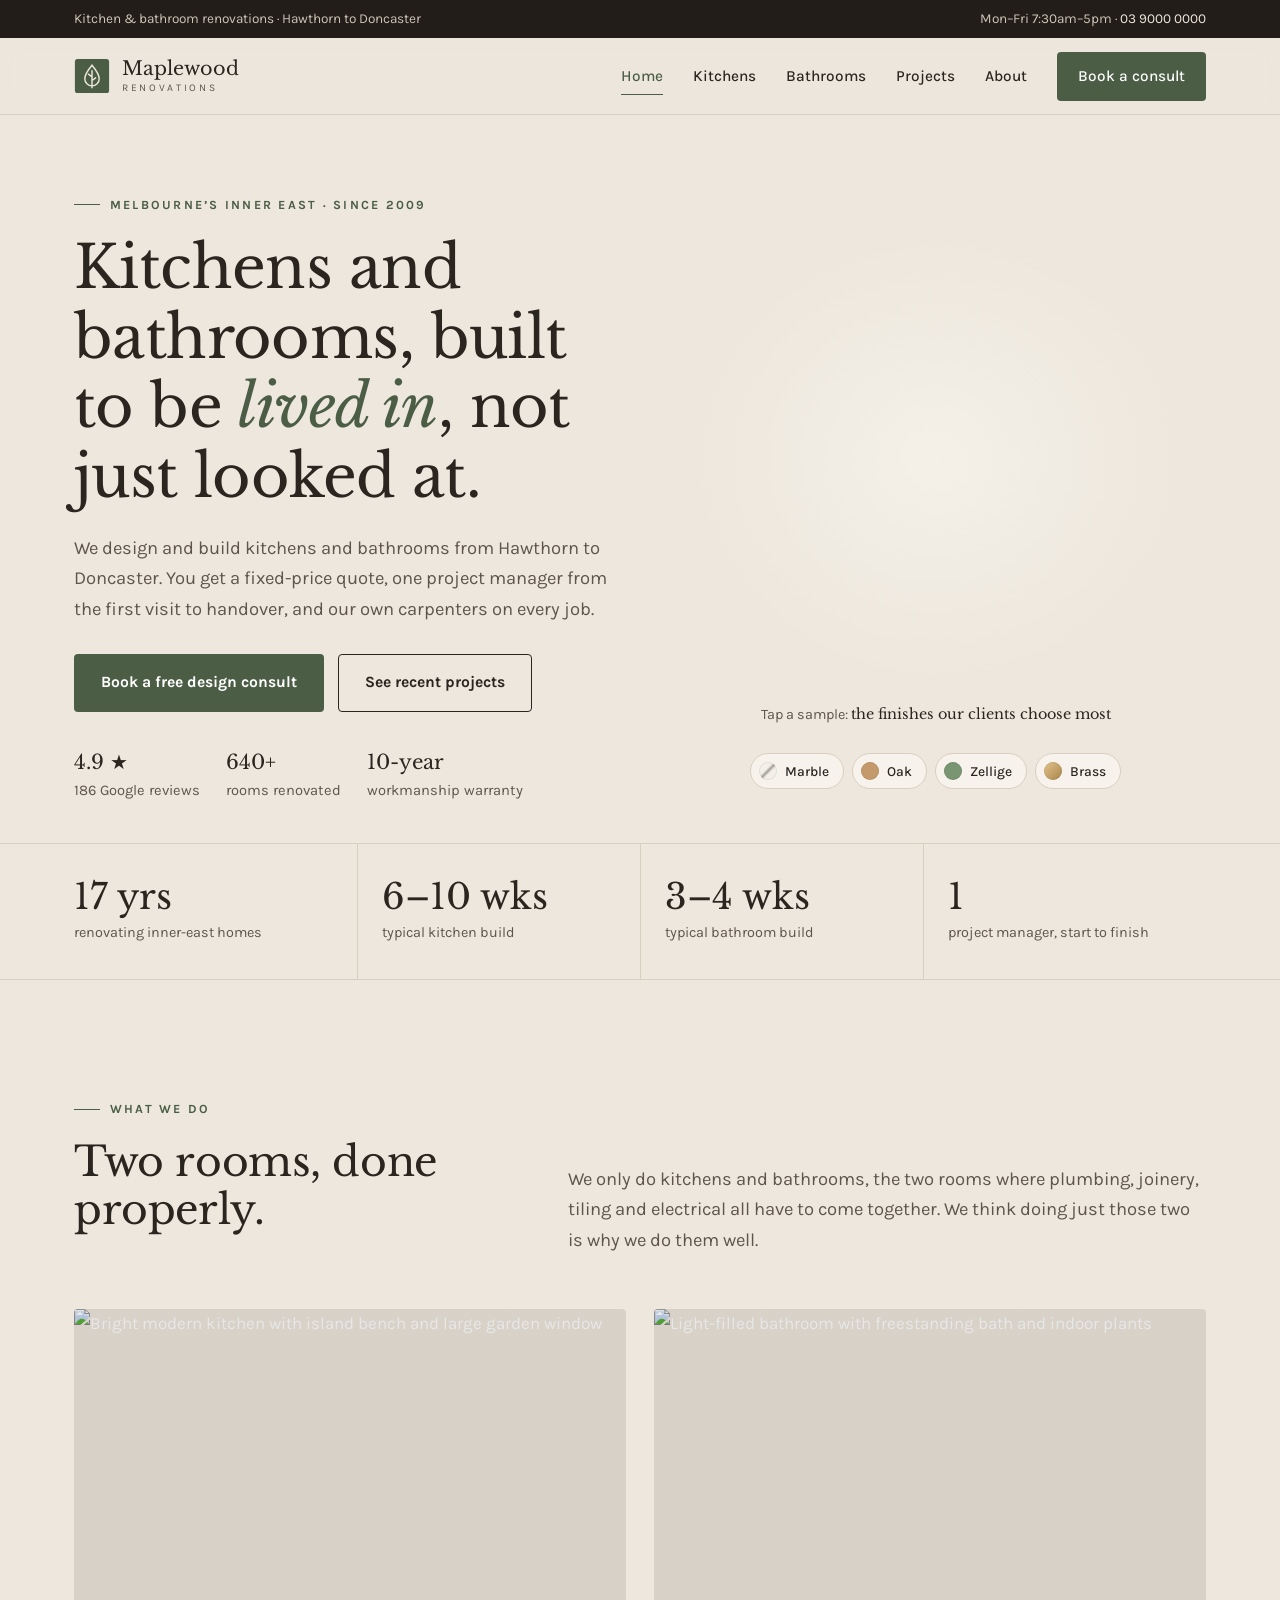
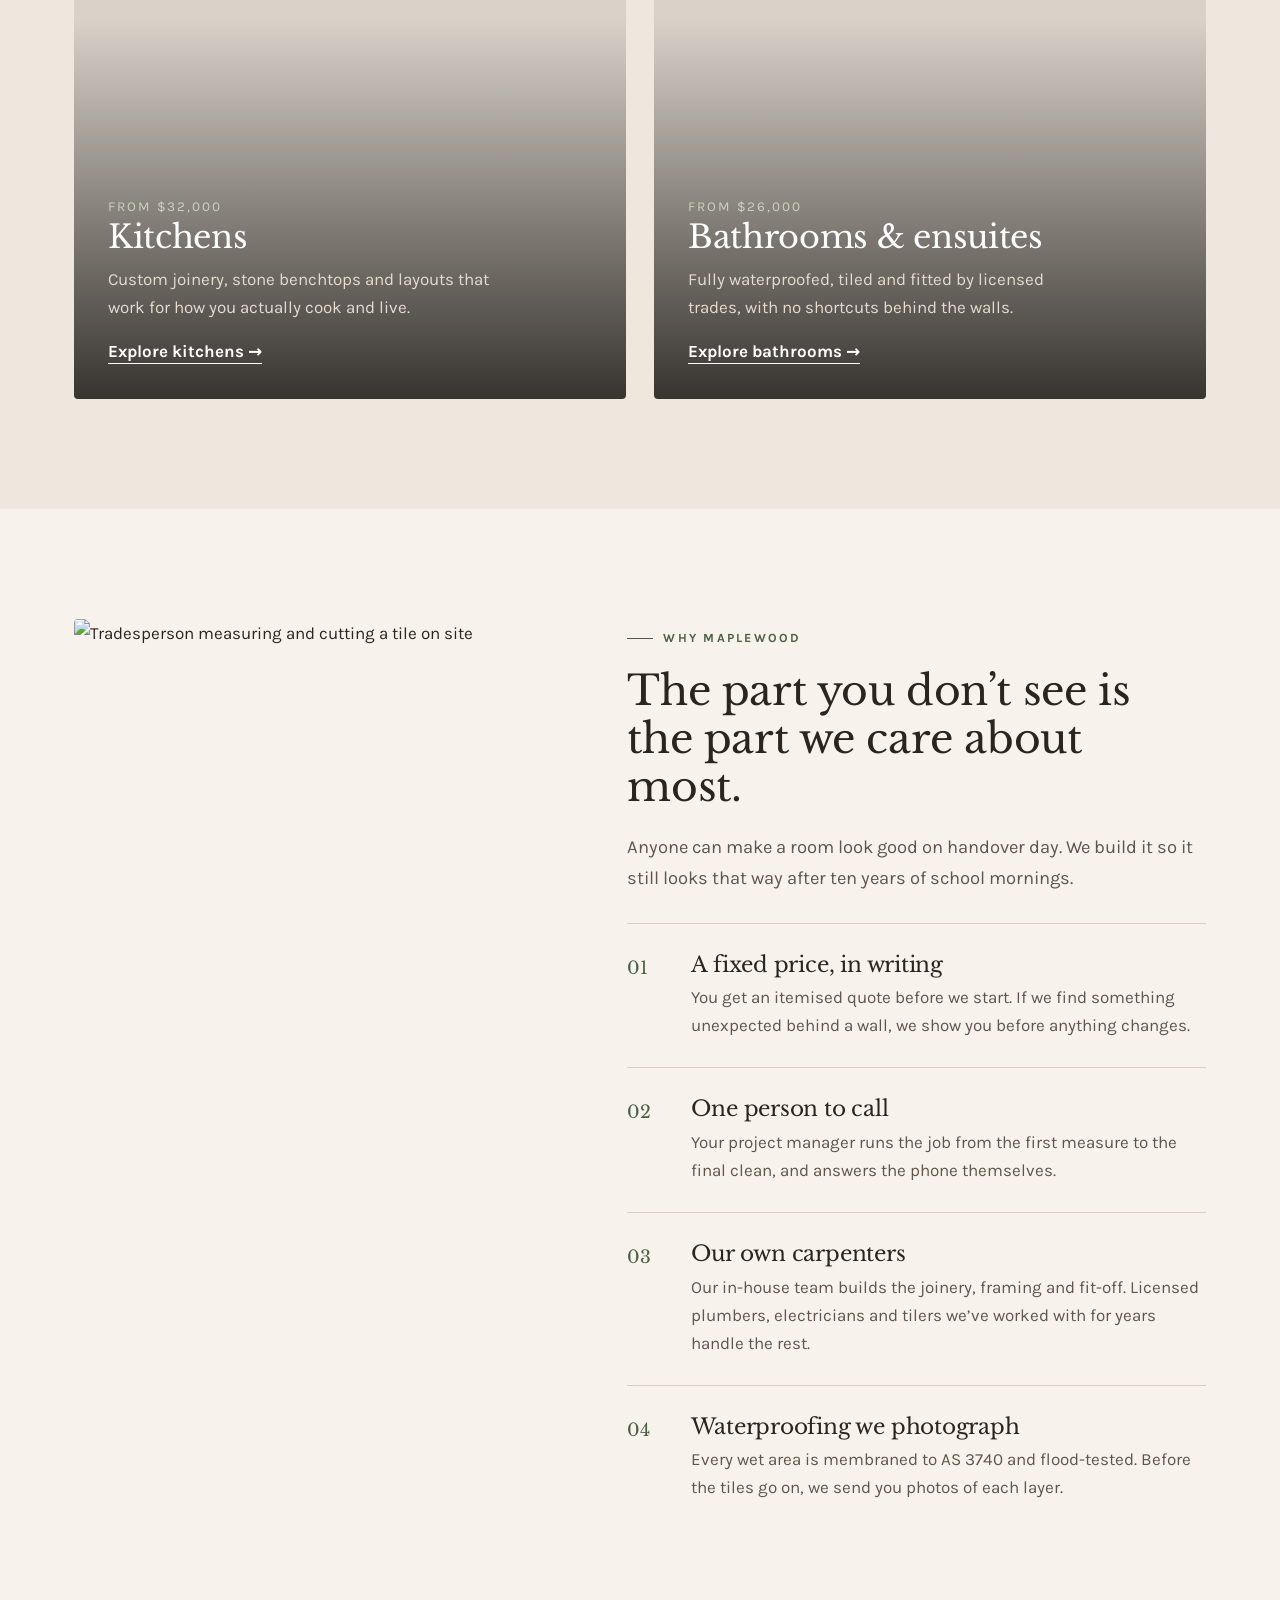
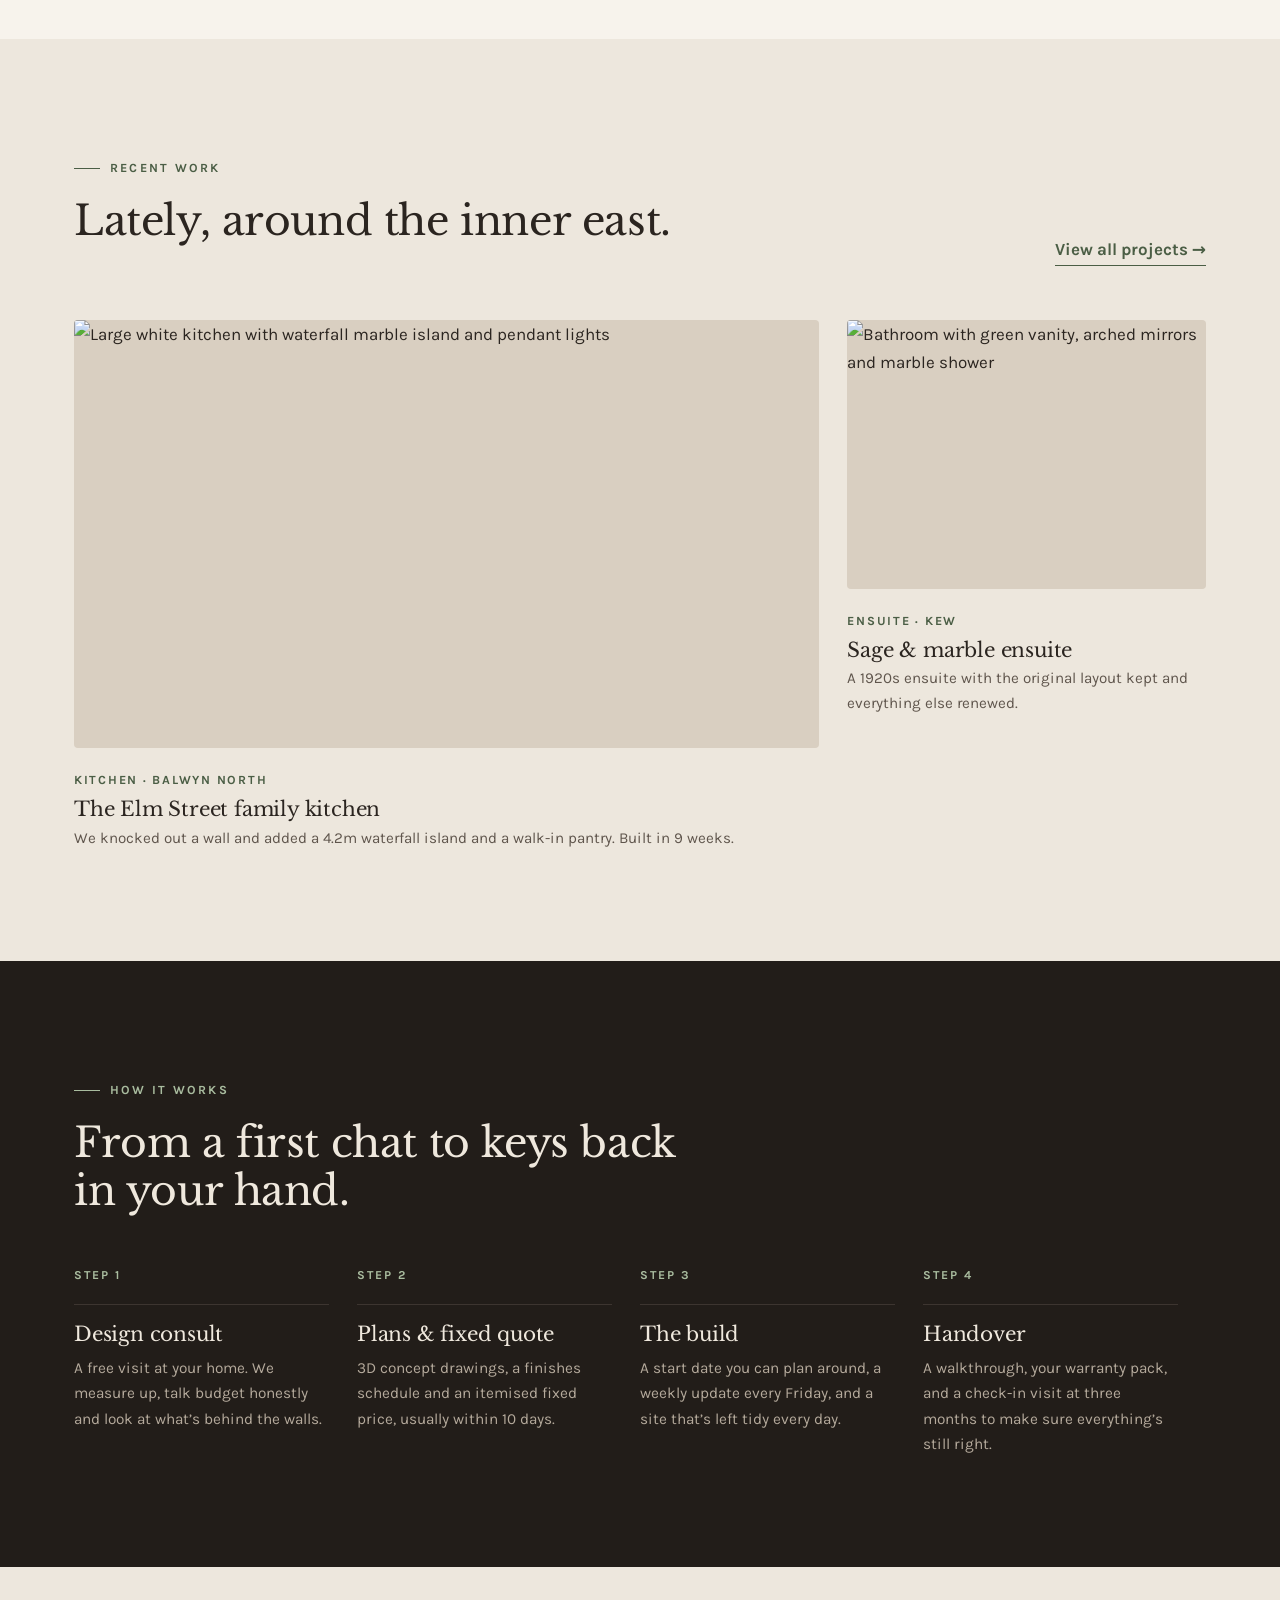
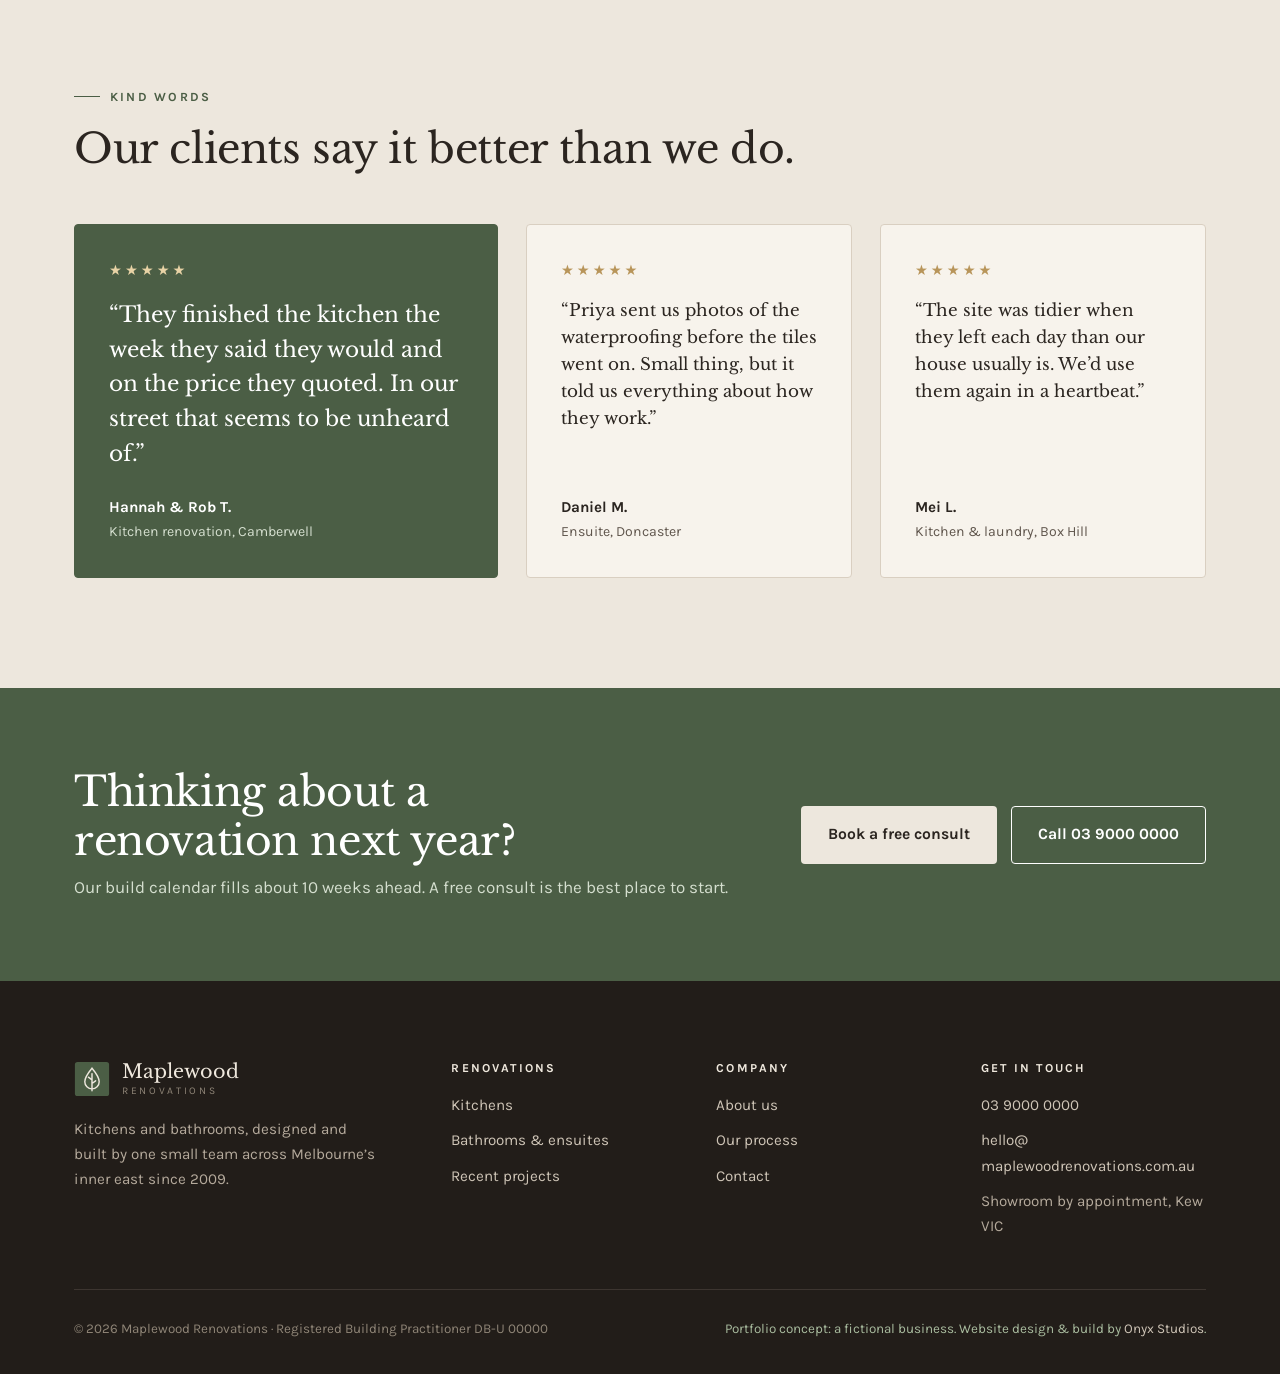
==== commit 8186c79c: "Rebrand to Onyx Studios Co-Authored-By: Claude Opus 5.5 <noreply@anthropic.com>" ====
--- a/index.html
+++ b/index.html
@@ -256,7 +256,7 @@
     </div>
     <div class="footer-base">
       <span>© <span data-year>2026</span> Maplewood Renovations · Registered Building Practitioner DB-U 00000</span>
-      <span class="concept-note">Portfolio concept: a fictional business. Website design &amp; build by Keenan French.</span>
+      <span class="concept-note">Portfolio concept: a fictional business. Website design &amp; build by <a href="https://keenanfrench.github.io/onyx-studios/">Onyx Studios</a>.</span>
     </div>
   </div>
 </footer>
